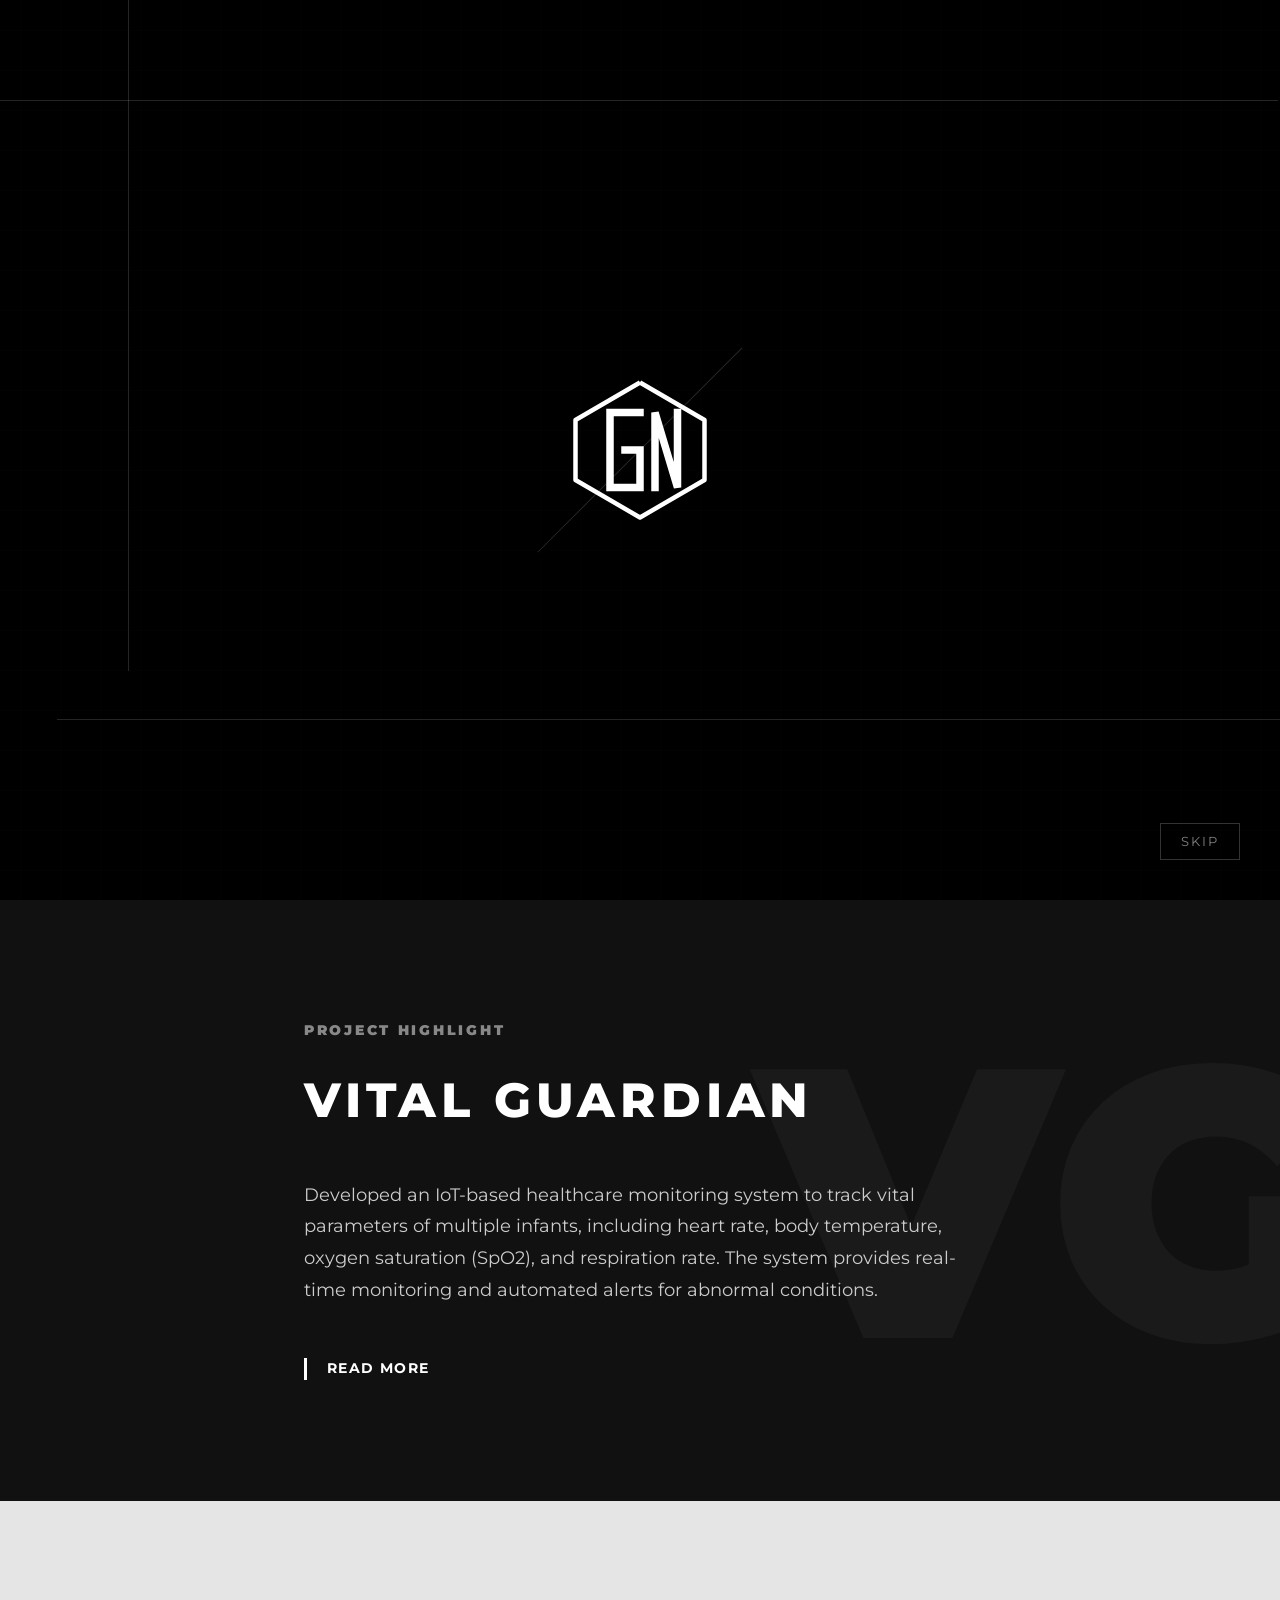
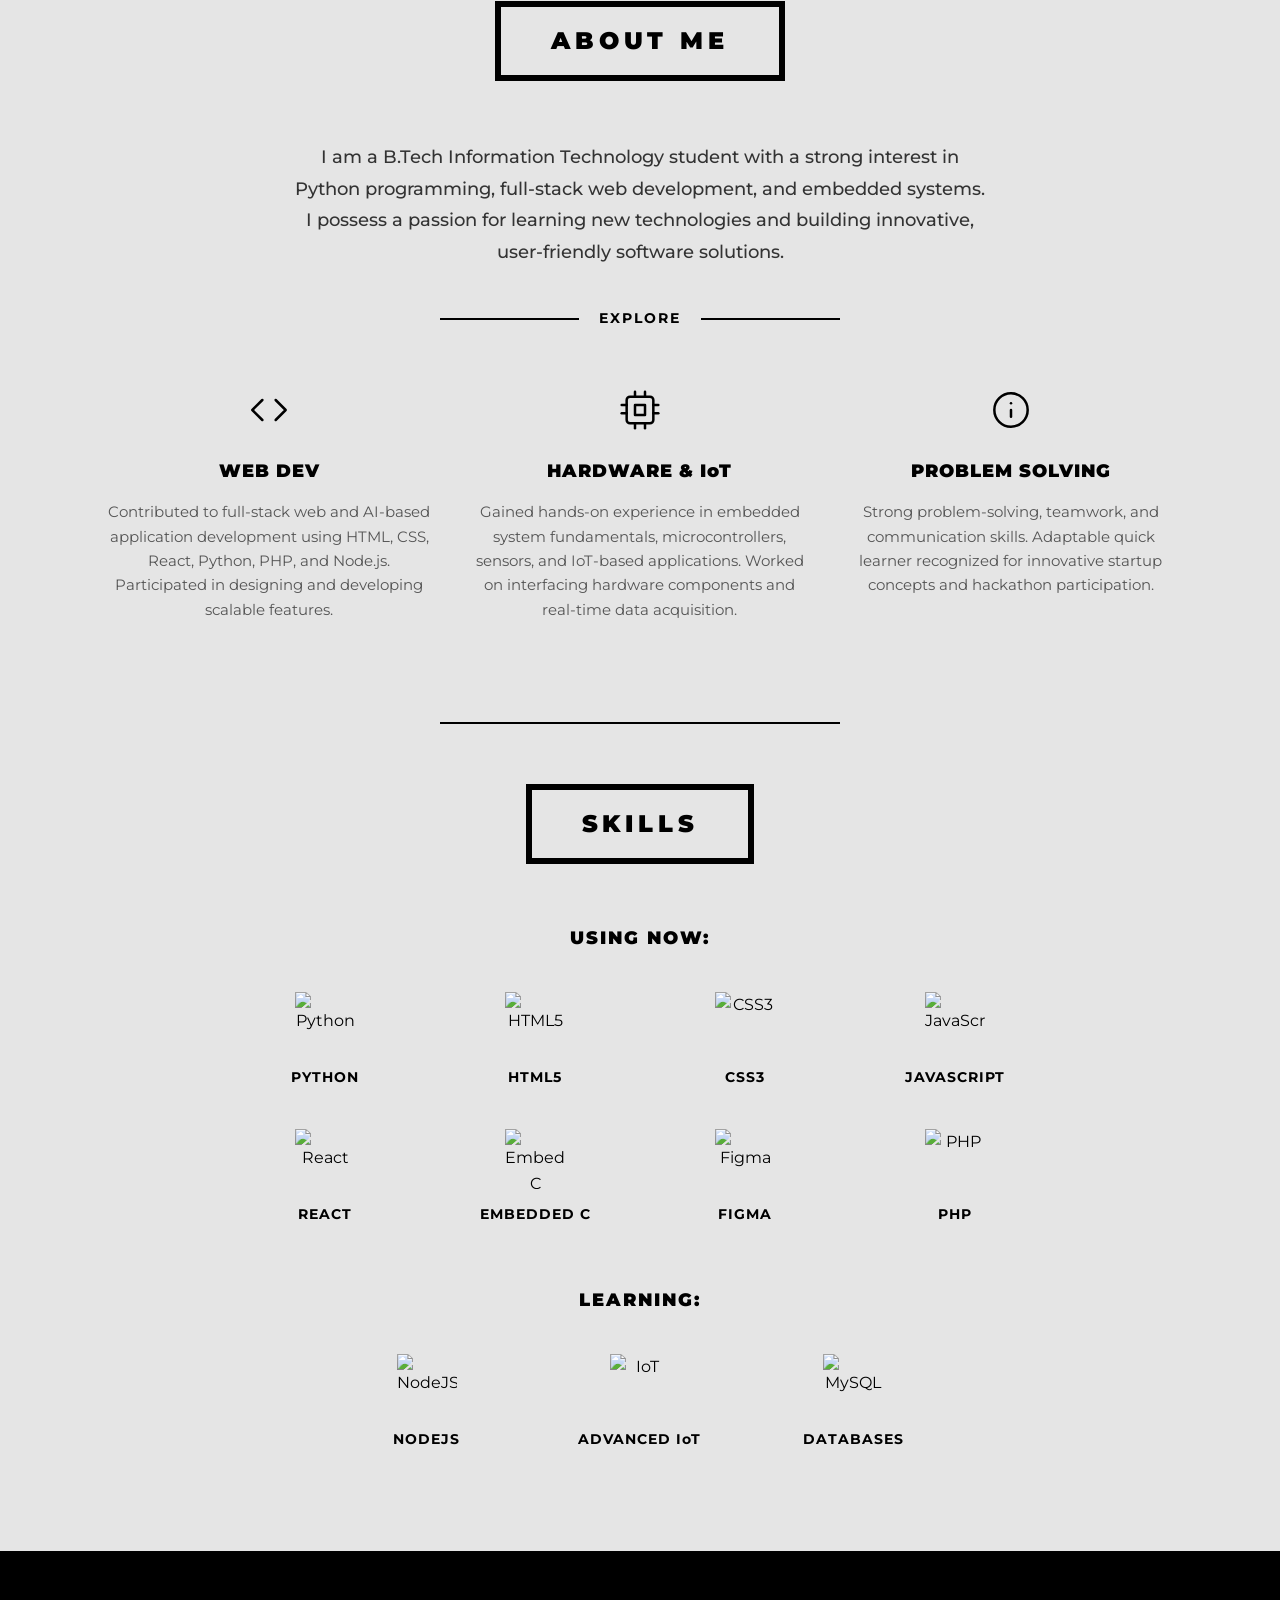
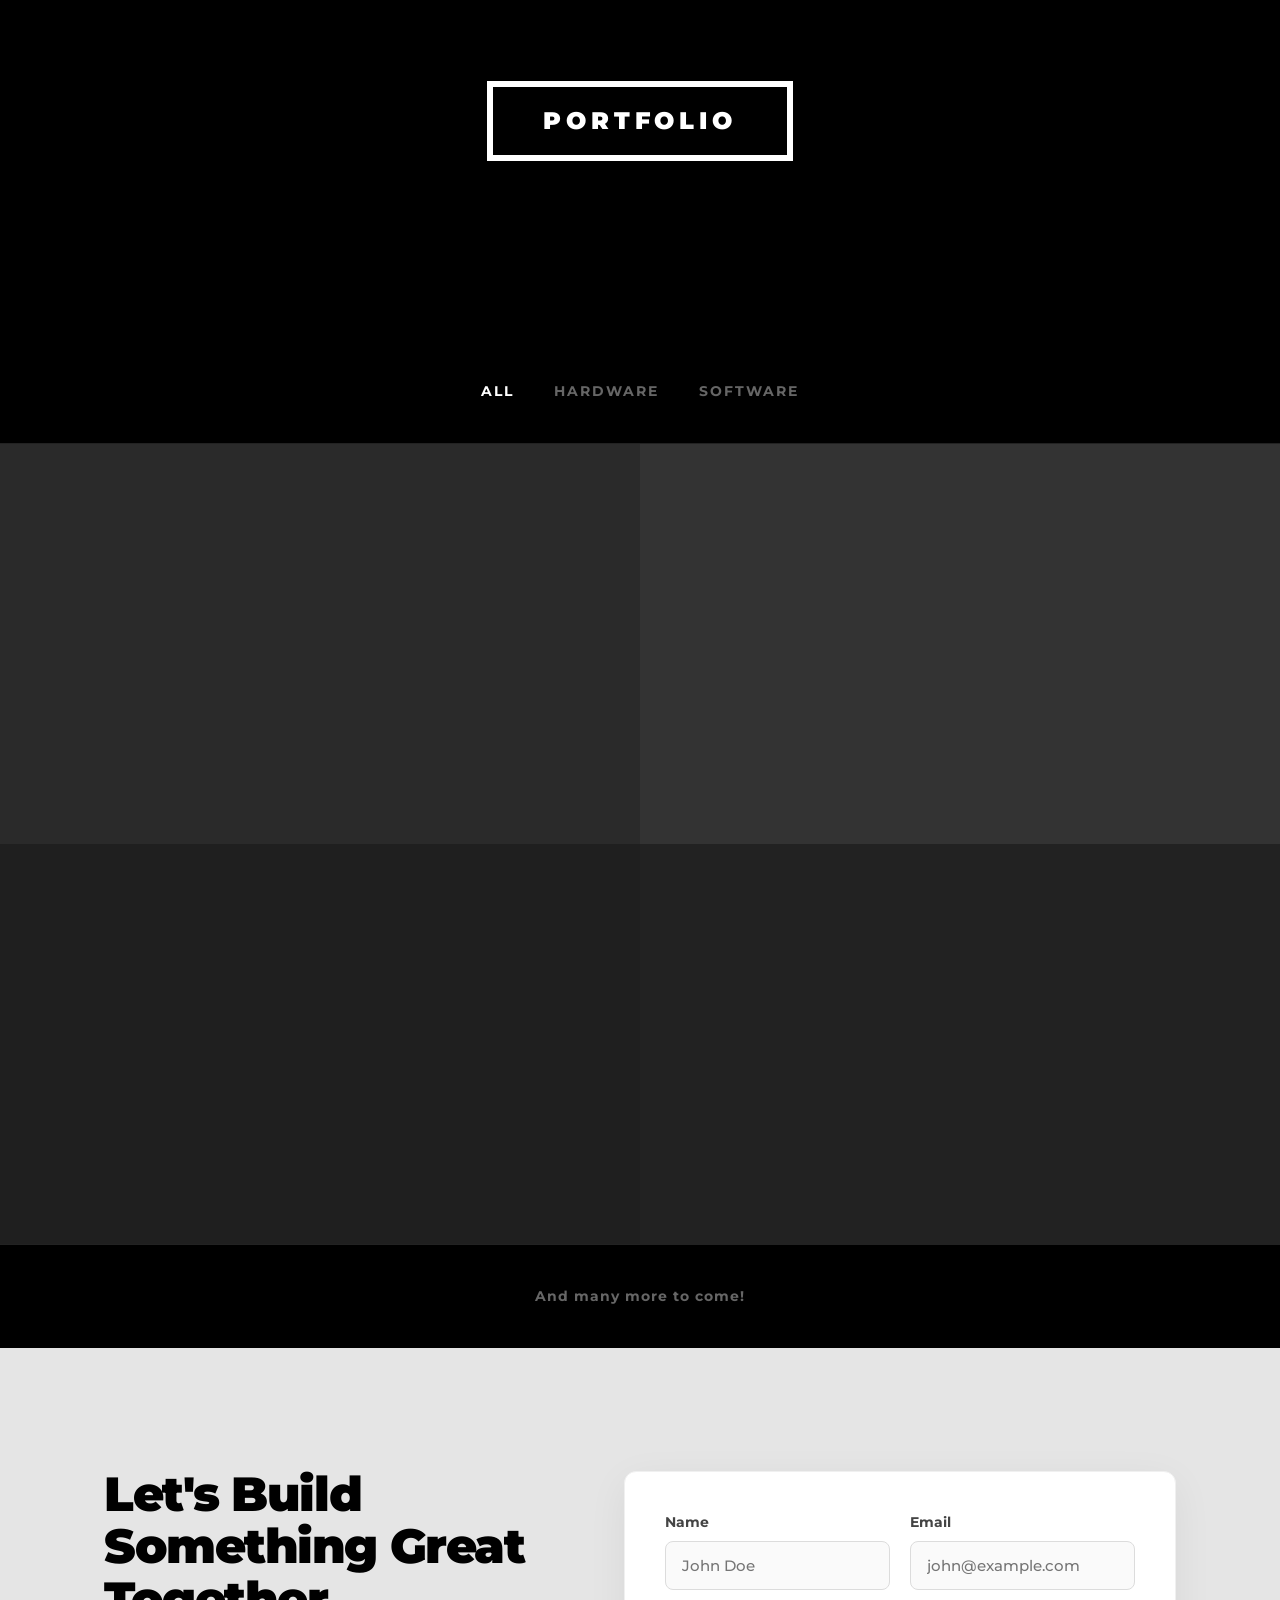
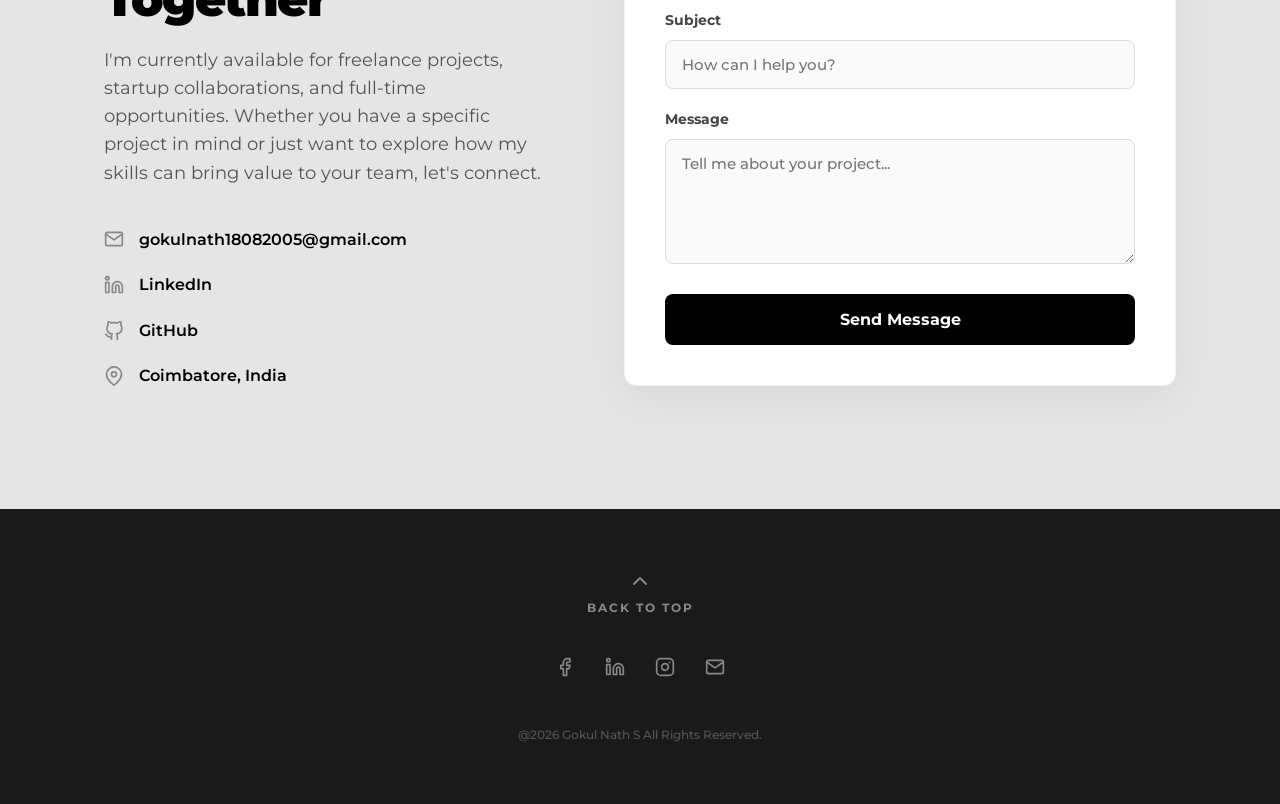
==== portfolio/index.html @ 4b4c57b9 "Initial commit of Gokul portfolio with cinematic blueprint intro" ====
<!DOCTYPE html>
<html lang="en">
<head>
    <meta charset="UTF-8">
    <meta name="viewport" content="width=device-width, initial-scale=1.0">
    <title>Gokul Nath S | Portfolio</title>
    <link rel="preconnect" href="https://fonts.googleapis.com">
    <link rel="preconnect" href="https://fonts.gstatic.com" crossorigin>
    <link href="https://fonts.googleapis.com/css2?family=Montserrat:wght@400;500;700;800;900&display=swap" rel="stylesheet">
    <link rel="stylesheet" href="loader.css">
    <link rel="stylesheet" href="style.css">
    <!-- GSAP for Animations -->
    <script src="https://cdnjs.cloudflare.com/ajax/libs/gsap/3.12.2/gsap.min.js"></script>
</head>
<body>
    <!-- BLUEPRINT CINEMATIC LOADER -->
    <div id="blueprint-loader" class="blueprint-loader">
        <div class="loader-layer layer-grid"></div>
        <div class="loader-layer layer-blueprint">
            <div class="blueprint-line line-h1"></div>
            <div class="blueprint-line line-h2"></div>
            <div class="blueprint-line line-v1"></div>
            <div class="blueprint-line line-diagonal"></div>
            <div class="blueprint-box image-box"></div>
        </div>
        
        <div class="loader-layer layer-logo">
            <svg viewBox="0 0 100 100" class="svg-gn-logo cinematic-logo" id="intro-logo">
                <!-- Hexagon Border -->
                <path class="draw-path hexagon" fill="none" stroke="#ffffff" stroke-width="3" stroke-linejoin="round" d="M50 5 L93 30 L93 70 L50 95 L7 70 L7 30 Z" />
                <!-- G -->
                <path class="draw-path letter-g" fill="none" stroke="#ffffff" stroke-width="5" stroke-linecap="square" stroke-linejoin="miter" d="M 50 25 L 30 25 L 30 75 L 50 75 L 50 50 L 40 50" />
                <!-- N -->
                <path class="draw-path letter-n" fill="none" stroke="#ffffff" stroke-width="5" stroke-linecap="square" stroke-linejoin="miter" d="M 60 75 L 60 25 L 75 75 L 75 25" />
            </svg>
            <div class="energy-pulse" id="energy-pulse"></div>
        </div>

        <button id="skip-intro">SKIP</button>
    </div>

    <!-- Navbar -->
    <nav class="navbar hero-anim">
        <div class="nav-container">
            <div class="nav-left"></div>
            <ul class="nav-links">
                <li><a href="#about">About me</a></li>
                <li><a href="#skills">Skills</a></li>
                <li><a href="#portfolio">Portfolio</a></li>
                <li><a href="#contact" class="nav-cta">CONTACT ME</a></li>
            </ul>
        </div>
    </nav>

    <!-- Hero -->
    <header id="home" class="hero">
        <div class="hero-bg-gray"></div>
        <div class="hero-content">
            <div class="hero-left">
                <div class="logo-area hero-anim logo-target">
                    <img src="../image (8).png" alt="Logo" class="logo-icon-img" id="hero-logo-img">
                </div>
                
                <div class="hero-text-content">
                    <p class="hero-greeting hero-anim mask-reveal">Hi, I am</p>
                    <h1 class="hero-title hero-anim mask-reveal">Gokul Nath S.</h1>
                    <h2 class="hero-subtitle hero-anim mask-reveal">Building Scalable Web Applications & Business Solutions</h2>
                    
                    <div class="social-links hero-anim">
                        <a href="mailto:gokulnath18082005@gmail.com" class="social-icon">
                            <svg xmlns="http://www.w3.org/2000/svg" width="20" height="20" viewBox="0 0 24 24" fill="none" stroke="currentColor" stroke-width="2" stroke-linecap="round" stroke-linejoin="round"><path d="M4 4h16c1.1 0 2 .9 2 2v12c0 1.1-.9 2-2 2H4c-1.1 0-2-.9-2-2V6c0-1.1.9-2 2-2z"></path><polyline points="22,6 12,13 2,6"></polyline></svg>
                        </a>
                        <a href="#" class="social-icon">
                            <svg xmlns="http://www.w3.org/2000/svg" width="20" height="20" viewBox="0 0 24 24" fill="none" stroke="currentColor" stroke-width="2" stroke-linecap="round" stroke-linejoin="round"><path d="M9 19c-5 1.5-5-2.5-7-3m14 6v-3.87a3.37 3.37 0 0 0-.94-2.61c3.14-.35 6.44-1.54 6.44-7A5.44 5.44 0 0 0 20 4.77 5.07 5.07 0 0 0 19.91 1S18.73.65 16 2.48a13.38 13.38 0 0 0-7 0C6.27.65 5.09 1 5.09 1A5.07 5.07 0 0 0 5 4.77a5.44 5.44 0 0 0-1.5 3.78c0 5.42 3.3 6.61 6.44 7A3.37 3.37 0 0 0 9 18.13V22"></path></svg>
                        </a>
                        <a href="#" class="social-icon">
                            <svg xmlns="http://www.w3.org/2000/svg" width="20" height="20" viewBox="0 0 24 24" fill="none" stroke="currentColor" stroke-width="2" stroke-linecap="round" stroke-linejoin="round"><path d="M16 8a6 6 0 0 1 6 6v7h-4v-7a2 2 0 0 0-2-2 2 2 0 0 0-2 2v7h-4v-7a6 6 0 0 1 6-6z"></path><rect x="2" y="9" width="4" height="12"></rect><circle cx="4" cy="4" r="2"></circle></svg>
                        </a>
                    </div>
                </div>
            </div>
            
            <div class="hero-right">
                <div class="portrait-container hero-anim portrait-target">
                    <img src="../file_000000005c1c72068503d05d1e66e6df.png" alt="Gokul Nath S" class="portrait-img">
                </div>
            </div>
        </div>
    </header>

    <!-- IT BERRIES / Project Highlight -->
    <section class="it-berries-section">
        <div class="container-narrow">
            <h3 class="section-subtitle">PROJECT HIGHLIGHT</h3>
            <h2 class="berries-title">VITAL GUARDIAN</h2>
            <p class="berries-desc">Developed an IoT-based healthcare monitoring system to track vital parameters of multiple infants, including heart rate, body temperature, oxygen saturation (SpO2), and respiration rate. The system provides real-time monitoring and automated alerts for abnormal conditions.</p>
            <a href="#portfolio" class="read-more">READ MORE</a>
        </div>
        <div class="bg-watermark">VG</div>
    </section>

    <!-- ABOUT ME -->
    <section id="about" class="section section-light">
        <div class="container text-center">
            <div class="boxed-title">ABOUT ME</div>
            <p class="about-desc">
                I am a B.Tech Information Technology student with a strong interest in Python programming, full-stack web development, and embedded systems. I possess a passion for learning new technologies and building innovative, user-friendly software solutions.
            </p>
            <div class="separator-line">
                <span class="sep-text">EXPLORE</span>
            </div>
            
            <div class="about-columns">
                <div class="about-col">
                    <div class="col-icon">
                        <!-- Code Icon SVG -->
                        <svg xmlns="http://www.w3.org/2000/svg" width="40" height="40" viewBox="0 0 24 24" fill="none" stroke="var(--text-black)" stroke-width="2" stroke-linecap="round" stroke-linejoin="round"><polyline points="16 18 22 12 16 6"></polyline><polyline points="8 6 2 12 8 18"></polyline></svg>
                    </div>
                    <h3>WEB DEV</h3>
                    <p>Contributed to full-stack web and AI-based application development using HTML, CSS, React, Python, PHP, and Node.js. Participated in designing and developing scalable features.</p>
                </div>
                <div class="about-col">
                    <div class="col-icon">
                        <!-- IoT Icon SVG -->
                        <svg xmlns="http://www.w3.org/2000/svg" width="40" height="40" viewBox="0 0 24 24" fill="none" stroke="var(--text-black)" stroke-width="2" stroke-linecap="round" stroke-linejoin="round"><rect x="4" y="4" width="16" height="16" rx="2" ry="2"></rect><rect x="9" y="9" width="6" height="6"></rect><line x1="9" y1="1" x2="9" y2="4"></line><line x1="15" y1="1" x2="15" y2="4"></line><line x1="9" y1="20" x2="9" y2="23"></line><line x1="15" y1="20" x2="15" y2="23"></line><line x1="20" y1="9" x2="23" y2="9"></line><line x1="20" y1="14" x2="23" y2="14"></line><line x1="1" y1="9" x2="4" y2="9"></line><line x1="1" y1="14" x2="4" y2="14"></line></svg>
                    </div>
                    <h3>HARDWARE & IoT</h3>
                    <p>Gained hands-on experience in embedded system fundamentals, microcontrollers, sensors, and IoT-based applications. Worked on interfacing hardware components and real-time data acquisition.</p>
                </div>
                <div class="about-col">
                    <div class="col-icon">
                        <!-- Problem Solving Icon -->
                        <svg xmlns="http://www.w3.org/2000/svg" width="40" height="40" viewBox="0 0 24 24" fill="none" stroke="var(--text-black)" stroke-width="2" stroke-linecap="round" stroke-linejoin="round"><circle cx="12" cy="12" r="10"></circle><path d="M12 16v-4"></path><path d="M12 8h.01"></path></svg>
                    </div>
                    <h3>PROBLEM SOLVING</h3>
                    <p>Strong problem-solving, teamwork, and communication skills. Adaptable quick learner recognized for innovative startup concepts and hackathon participation.</p>
                </div>
            </div>
        </div>
    </section>

    <!-- SKILLS -->
    <section id="skills" class="section section-light pt-0">
        <div class="container text-center">
            <div class="separator-line mb-60"></div>
            <div class="boxed-title">SKILLS</div>
            
            <h3 class="skill-group-title">USING NOW:</h3>
            <div class="skill-grid">
                <div class="skill-item">
                    <img src="https://cdn.jsdelivr.net/gh/devicons/devicon@latest/icons/python/python-original.svg" alt="Python">
                    <span>PYTHON</span>
                </div>
                <div class="skill-item">
                    <img src="https://cdn.jsdelivr.net/gh/devicons/devicon@latest/icons/html5/html5-original.svg" alt="HTML5">
                    <span>HTML5</span>
                </div>
                <div class="skill-item">
                    <img src="https://cdn.jsdelivr.net/gh/devicons/devicon@latest/icons/css3/css3-original.svg" alt="CSS3">
                    <span>CSS3</span>
                </div>
                <div class="skill-item">
                    <img src="https://cdn.jsdelivr.net/gh/devicons/devicon@latest/icons/javascript/javascript-original.svg" alt="JavaScript">
                    <span>JAVASCRIPT</span>
                </div>
                <div class="skill-item">
                    <img src="https://cdn.jsdelivr.net/gh/devicons/devicon@latest/icons/react/react-original.svg" alt="React">
                    <span>REACT</span>
                </div>
                <div class="skill-item">
                    <img src="https://cdn.jsdelivr.net/gh/devicons/devicon@latest/icons/c/c-original.svg" alt="Embedded C">
                    <span>EMBEDDED C</span>
                </div>
                <div class="skill-item">
                    <img src="https://cdn.jsdelivr.net/gh/devicons/devicon@latest/icons/figma/figma-original.svg" alt="Figma">
                    <span>FIGMA</span>
                </div>
                <div class="skill-item">
                    <img src="https://cdn.jsdelivr.net/gh/devicons/devicon@latest/icons/php/php-original.svg" alt="PHP">
                    <span>PHP</span>
                </div>
            </div>

            <h3 class="skill-group-title mt-60">LEARNING:</h3>
            <div class="skill-grid skill-grid-small">
                <div class="skill-item">
                    <img src="https://cdn.jsdelivr.net/gh/devicons/devicon@latest/icons/nodejs/nodejs-original.svg" alt="NodeJS">
                    <span>NODEJS</span>
                </div>
                <div class="skill-item">
                    <!-- Arduino / Hardware Icon Placeholder -->
                    <img src="https://cdn.jsdelivr.net/gh/devicons/devicon@latest/icons/arduino/arduino-original.svg" alt="IoT">
                    <span>ADVANCED IoT</span>
                </div>
                <div class="skill-item">
                    <img src="https://cdn.jsdelivr.net/gh/devicons/devicon@latest/icons/mysql/mysql-original.svg" alt="MySQL">
                    <span>DATABASES</span>
                </div>
            </div>
        </div>
    </section>

    <!-- PORTFOLIO -->
    <section id="portfolio" class="section-portfolio">
        <div class="portfolio-header">
            <!-- Simulated background image with dark overlay -->
            <div class="portfolio-bg"></div>
            <div class="boxed-title bg-transparent">PORTFOLIO</div>
        </div>
        
        <div class="portfolio-filters">
            <span class="active">ALL</span>
            <span>HARDWARE</span>
            <span>SOFTWARE</span>
        </div>
        
        <div class="portfolio-gallery">
            <div class="gallery-item">
                <div class="gallery-bg" style="background: #2a2a2a;"></div>
                <div class="gallery-overlay">
                    <h4>Vital Guardian</h4>
                    <p>IoT Multi-Infant Monitoring</p>
                    <div class="gallery-links"><a href="#">DEMO</a> | <a href="#">MORE</a></div>
                </div>
            </div>
            <div class="gallery-item">
                <div class="gallery-bg" style="background: #333333;"></div>
                <div class="gallery-overlay">
                    <h4>Precision Farming</h4>
                    <p>Climate-Responsive System</p>
                    <div class="gallery-links"><a href="#">DEMO</a> | <a href="#">MORE</a></div>
                </div>
            </div>
            <div class="gallery-item">
                <div class="gallery-bg" style="background: #1f1f1f;"></div>
                <div class="gallery-overlay">
                    <h4>Smart Soil Vending</h4>
                    <p>IoT Industry 4.0 Sensors & AI</p>
                    <div class="gallery-links"><a href="#">DEMO</a> | <a href="#">MORE</a></div>
                </div>
            </div>
            <div class="gallery-item">
                <div class="gallery-bg" style="background: #222222;"></div>
                <div class="gallery-overlay">
                    <h4>Water Quality Tracking</h4>
                    <p>Intelligent Monitoring with Alerts</p>
                    <div class="gallery-links"><a href="#">DEMO</a> | <a href="#">MORE</a></div>
                </div>
            </div>
        </div>
        <div class="portfolio-footer">
            <p>And many more to come!</p>
        </div>
    </section>

    <!-- CONTACT -->
    <section id="contact" class="section section-light" style="padding: 120px 0;">
        <div class="container contact-container">
            <div class="contact-left reveal">
                <h2 class="contact-heading">Let's Build Something Great Together</h2>
                <p class="contact-desc">
                    I'm currently available for freelance projects, startup collaborations, and full-time opportunities. Whether you have a specific project in mind or just want to explore how my skills can bring value to your team, let's connect.
                </p>
                <div class="contact-info">
                    <div class="info-item">
                        <svg xmlns="http://www.w3.org/2000/svg" width="20" height="20" viewBox="0 0 24 24" fill="none" stroke="currentColor" stroke-width="2" stroke-linecap="round" stroke-linejoin="round"><path d="M4 4h16c1.1 0 2 .9 2 2v12c0 1.1-.9 2-2 2H4c-1.1 0-2-.9-2-2V6c0-1.1.9-2 2-2z"></path><polyline points="22,6 12,13 2,6"></polyline></svg>
                        <span>gokulnath18082005@gmail.com</span>
                    </div>
                    <div class="info-item">
                        <svg xmlns="http://www.w3.org/2000/svg" width="20" height="20" viewBox="0 0 24 24" fill="none" stroke="currentColor" stroke-width="2" stroke-linecap="round" stroke-linejoin="round"><path d="M16 8a6 6 0 0 1 6 6v7h-4v-7a2 2 0 0 0-2-2 2 2 0 0 0-2 2v7h-4v-7a6 6 0 0 1 6-6z"></path><rect x="2" y="9" width="4" height="12"></rect><circle cx="4" cy="4" r="2"></circle></svg>
                        <span>LinkedIn</span>
                    </div>
                    <div class="info-item">
                        <svg xmlns="http://www.w3.org/2000/svg" width="20" height="20" viewBox="0 0 24 24" fill="none" stroke="currentColor" stroke-width="2" stroke-linecap="round" stroke-linejoin="round"><path d="M9 19c-5 1.5-5-2.5-7-3m14 6v-3.87a3.37 3.37 0 0 0-.94-2.61c3.14-.35 6.44-1.54 6.44-7A5.44 5.44 0 0 0 20 4.77 5.07 5.07 0 0 0 19.91 1S18.73.65 16 2.48a13.38 13.38 0 0 0-7 0C6.27.65 5.09 1 5.09 1A5.07 5.07 0 0 0 5 4.77a5.44 5.44 0 0 0-1.5 3.78c0 5.42 3.3 6.61 6.44 7A3.37 3.37 0 0 0 9 18.13V22"></path></svg>
                        <span>GitHub</span>
                    </div>
                    <div class="info-item">
                        <svg xmlns="http://www.w3.org/2000/svg" width="20" height="20" viewBox="0 0 24 24" fill="none" stroke="currentColor" stroke-width="2" stroke-linecap="round" stroke-linejoin="round"><path d="M21 10c0 7-9 13-9 13s-9-6-9-13a9 9 0 0 1 18 0z"></path><circle cx="12" cy="10" r="3"></circle></svg>
                        <span>Coimbatore, India</span>
                    </div>
                </div>
            </div>
            
            <div class="contact-right reveal delay-200">
                <form class="modern-form">
                    <div class="form-row">
                        <div class="input-group">
                            <label>Name</label>
                            <input type="text" placeholder="John Doe" required>
                        </div>
                        <div class="input-group">
                            <label>Email</label>
                            <input type="email" placeholder="john@example.com" required>
                        </div>
                    </div>
                    <div class="form-row">
                        <div class="input-group">
                            <label>Subject</label>
                            <input type="text" placeholder="How can I help you?">
                        </div>
                    </div>
                    <div class="form-row">
                        <div class="input-group">
                            <label>Message</label>
                            <textarea placeholder="Tell me about your project..." rows="5" required></textarea>
                        </div>
                    </div>
                    <button type="submit" class="modern-submit">Send Message</button>
                </form>
            </div>
        </div>
    </section>

    <!-- FOOTER -->
    <footer>
        <div class="back-to-top">
            <a href="#home">
                <svg xmlns="http://www.w3.org/2000/svg" width="24" height="24" viewBox="0 0 24 24" fill="none" stroke="currentColor" stroke-width="2" stroke-linecap="round" stroke-linejoin="round"><polyline points="18 15 12 9 6 15"></polyline></svg>
                <br>BACK TO TOP
            </a>
        </div>
        <div class="footer-social">
            <a href="#"><svg xmlns="http://www.w3.org/2000/svg" width="20" height="20" viewBox="0 0 24 24" fill="none" stroke="currentColor" stroke-width="2" stroke-linecap="round" stroke-linejoin="round"><path d="M18 2h-3a5 5 0 0 0-5 5v3H7v4h3v8h4v-8h3l1-4h-4V7a1 1 0 0 1 1-1h3z"></path></svg></a>
            <a href="#"><svg xmlns="http://www.w3.org/2000/svg" width="20" height="20" viewBox="0 0 24 24" fill="none" stroke="currentColor" stroke-width="2" stroke-linecap="round" stroke-linejoin="round"><path d="M16 8a6 6 0 0 1 6 6v7h-4v-7a2 2 0 0 0-2-2 2 2 0 0 0-2 2v7h-4v-7a6 6 0 0 1 6-6z"></path><rect x="2" y="9" width="4" height="12"></rect><circle cx="4" cy="4" r="2"></circle></svg></a>
            <a href="#"><svg xmlns="http://www.w3.org/2000/svg" width="20" height="20" viewBox="0 0 24 24" fill="none" stroke="currentColor" stroke-width="2" stroke-linecap="round" stroke-linejoin="round"><rect x="2" y="2" width="20" height="20" rx="5" ry="5"></rect><path d="M16 11.37A4 4 0 1 1 12.63 8 4 4 0 0 1 16 11.37z"></path><line x1="17.5" y1="6.5" x2="17.51" y2="6.5"></line></svg></a>
            <a href="mailto:gokulnath18082005@gmail.com"><svg xmlns="http://www.w3.org/2000/svg" width="20" height="20" viewBox="0 0 24 24" fill="none" stroke="currentColor" stroke-width="2" stroke-linecap="round" stroke-linejoin="round"><path d="M4 4h16c1.1 0 2 .9 2 2v12c0 1.1-.9 2-2 2H4c-1.1 0-2-.9-2-2V6c0-1.1.9-2 2-2z"></path><polyline points="22,6 12,13 2,6"></polyline></svg></a>
        </div>
        <div class="copyright">
            @2026 Gokul Nath S All Rights Reserved.
        </div>
    </footer>

    <script src="loader.js"></script>
    <script src="script.js"></script>
</body>
</html>
---- portfolio/loader.css ----
/* Blueprint Cinematic Loader Styles */
.blueprint-loader {
    position: fixed;
    top: 0; left: 0; width: 100vw; height: 100vh;
    background-color: #000;
    z-index: 9999;
    overflow: hidden;
    display: flex;
    justify-content: center;
    align-items: center;
}

.loader-layer {
    position: absolute;
    top: 0; left: 0;
    width: 100%; height: 100%;
}

/* Layer 1: Grid */
.layer-grid {
    background-image: 
        linear-gradient(rgba(255, 255, 255, 0.03) 1px, transparent 1px),
        linear-gradient(90deg, rgba(255, 255, 255, 0.03) 1px, transparent 1px);
    background-size: 40px 40px;
    background-position: center center;
    opacity: 0; /* GSAP will animate */
    z-index: 1;
}

/* Layer 2: Blueprint Lines */
.layer-blueprint {
    z-index: 2;
    pointer-events: none;
}
.blueprint-line {
    position: absolute;
    background-color: rgba(255, 255, 255, 0.15);
}
.line-h1 {
    top: 100px; /* Navbar baseline */
    left: 0; width: 0%; height: 1px;
}
.line-h2 {
    bottom: 20%; 
    right: 0; width: 0%; height: 1px;
}
.line-v1 {
    left: 10%; 
    top: 0; width: 1px; height: 0%;
}
.line-diagonal {
    top: 50%; left: 50%;
    width: 0%; height: 1px;
    transform: translate(-50%, -50%) rotate(-45deg);
}
.blueprint-box {
    position: absolute;
    border: 1px solid rgba(255, 255, 255, 0.15);
    opacity: 0;
}
.image-box {
    /* Approximation of image placement */
    right: 10%;
    top: 50%;
    transform: translateY(-50%);
    width: 400px;
    height: 500px;
}

/* Layer 3: GN Logo */
.layer-logo {
    z-index: 3;
    display: flex;
    justify-content: center;
    align-items: center;
}
.cinematic-logo {
    width: 150px;
    height: 150px;
    position: relative;
    z-index: 4;
}

/* Energy Pulse */
.energy-pulse {
    position: absolute;
    top: 50%; left: 50%;
    transform: translate(-50%, -50%);
    width: 0px; height: 0px;
    border-radius: 50%;
    border: 2px solid rgba(255, 255, 255, 0.5);
    opacity: 0;
    z-index: 3;
    pointer-events: none;
}

/* Skip Button */
#skip-intro {
    position: absolute;
    bottom: 40px; right: 40px;
    background: transparent; border: 1px solid rgba(255,255,255,0.2); color: rgba(255,255,255,0.5);
    padding: 10px 20px; font-family: 'Montserrat', sans-serif; font-size: 0.8rem; letter-spacing: 2px;
    cursor: pointer; z-index: 10000; transition: all 0.3s;
}
#skip-intro:hover { border-color: #fff; color: #fff; }

/* Hidden initially for GSAP */
.hero-anim {
    opacity: 0;
    visibility: hidden;
}

/* Masked typography reveals for Hero */
.mask-reveal {
    clip-path: polygon(0 100%, 100% 100%, 100% 100%, 0% 100%); /* Start hidden bottom */
}

/* Cinematic Image Resolve */
.portrait-img {
    filter: blur(10px) grayscale(100%);
    transform: scale(1.05);
}
---- portfolio/style.css ----
:root {
    --bg-black: #000000;
    --bg-gray: #e5e5e5; /* The light gray used throughout */
    
    --text-black: #000000;
    --text-white: #ffffff;
    --text-gray: #888888;
    
    --transition: all 0.3s ease;
}

* {
    margin: 0;
    padding: 0;
    box-sizing: border-box;
}

html {
    scroll-behavior: smooth;
    font-size: 16px;
}

body {
    font-family: 'Montserrat', sans-serif;
    color: var(--text-black);
    background-color: var(--bg-gray);
    line-height: 1.6;
    -webkit-font-smoothing: antialiased;
    overflow-x: hidden;
}

/* Typography Basics */
h1, h2, h3, h4 { font-weight: 900; }
a { text-decoration: none; color: inherit; transition: var(--transition); }

/* Common Components */
.section { padding: 100px 0; }
.section-light { background-color: var(--bg-gray); }
.pt-0 { padding-top: 0 !important; }
.mt-60 { margin-top: 60px; }
.mb-60 { margin-bottom: 60px; }
.text-center { text-align: center; }

.container { max-width: 1200px; margin: 0 auto; padding: 0 5%; }
.container-narrow { max-width: 800px; margin: 0 auto; padding: 0 5%; position: relative; z-index: 2; }

/* Boxed Titles */
.boxed-title {
    display: inline-block;
    border: 6px solid var(--text-black);
    padding: 15px 50px;
    font-size: 1.5rem;
    font-weight: 900;
    letter-spacing: 0.2em;
    text-transform: uppercase;
    margin-bottom: 60px;
}
.bg-transparent {
    background: transparent;
    color: var(--text-white);
    border-color: var(--text-white);
}

/* Navbar */
.navbar {
    position: absolute;
    top: 0;
    width: 100%;
    z-index: 1000;
    padding: 20px 0;
}
.nav-container {
    max-width: 1600px; margin: 0 auto; padding: 0 4%;
    display: flex; justify-content: space-between; align-items: center;
}
.nav-links {
    list-style: none; display: flex; gap: 40px; align-items: center;
}
.nav-links a {
    font-weight: 500; font-size: 0.9rem; color: #bbbbbb; text-transform: uppercase; letter-spacing: 1px;
    position: relative;
    padding-bottom: 5px;
}
.nav-links a::after {
    content: '';
    position: absolute;
    bottom: 0;
    left: 0;
    width: 100%;
    height: 1px;
    background-color: var(--text-white);
    transform: scaleX(0);
    transform-origin: right;
    transition: transform 0.3s cubic-bezier(0.65, 0, 0.35, 1);
}
.nav-links a:hover { color: var(--text-white); }
.nav-links a:hover::after {
    transform: scaleX(1);
    transform-origin: left;
}
.nav-cta {
    border: 1px solid rgba(255,255,255,0.3); color: var(--text-white) !important;
    padding: 10px 24px; border-radius: 4px; font-weight: 600 !important; transition: var(--transition);
}
.nav-cta:hover { 
    border-color: var(--text-white); 
    background: rgba(255,255,255,0.1); 
    transform: translateY(-2px);
    box-shadow: 0 4px 15px rgba(255,255,255,0.1);
}
.nav-cta::after { display: none; }

/* Hero Section */
.hero {
    position: relative; height: 100vh; min-height: 800px;
    background-color: var(--bg-black); display: flex;
}
.hero-bg-gray {
    position: absolute; top: 0; left: 0; width: 100%; height: 100%;
    background-color: var(--bg-gray);
    clip-path: polygon(0 0, 65% 0, 48% 100%, 0% 100%);
}
.hero-content {
    position: relative; width: 100%; max-width: 1600px; margin: 0 auto; display: flex; height: 100%;
}
.hero-left {
    width: 55%; padding: 0 5% 0 8%; display: flex; flex-direction: column; justify-content: center;
}
.logo-area {
    margin-bottom: 40px;
}
.logo-icon-img {
    height: 100px;
    width: auto;
    mix-blend-mode: multiply;
}
.hero-text-content { max-width: 800px; }
.hero-greeting { font-size: 1.25rem; font-weight: 600; color: #555555; margin-bottom: 5px; letter-spacing: 1px; text-transform: uppercase; }
.hero-title {
    font-size: clamp(3rem, 5.5vw, 6.5rem); font-weight: 900; color: var(--text-black);
    line-height: 1; margin-bottom: 10px; letter-spacing: -0.04em;
    white-space: nowrap;
}
.hero-subtitle { font-size: 1.25rem; font-weight: 500; color: #666666; margin-bottom: 40px; line-height: 1.5; max-width: 600px; }
.social-links { display: flex; gap: 15px; }
.social-icon {
    display: flex; align-items: center; justify-content: center;
    width: 45px; height: 45px; border-radius: 50%; border: 1px solid #cccccc; color: #555555; transition: all 0.3s ease-out;
}
.social-icon:hover { 
    background-color: var(--text-black); border-color: var(--text-black); color: var(--text-white); 
    transform: scale(1.1) translateY(-4px);
    box-shadow: 0 6px 15px rgba(0,0,0,0.15);
}
.hero-right {
    width: 45%; position: relative; display: flex; align-items: flex-end; justify-content: center;
    padding-bottom: 0; padding-top: 50px;
}
.portrait-container {
    width: 550px; 
    height: 750px;
    border-top-left-radius: 400px; 
    border-top-right-radius: 400px;
    overflow: hidden;
    box-shadow: -15px 15px 30px rgba(0,0,0,0.4);
    margin-bottom: 0;
    margin-right: 5%;
}
.portrait-img {
    width: 100%; 
    height: 100%; 
    object-fit: cover;
    object-position: top center;
}

/* IT Berries */
.it-berries-section { background-color: #111111; padding: 120px 0; position: relative; overflow: hidden; }
.section-subtitle { font-size: 0.85rem; letter-spacing: 0.2em; color: var(--text-gray); margin-bottom: 20px; }
.berries-title { font-size: 3rem; font-weight: 800; color: var(--text-white); letter-spacing: 0.1em; margin-bottom: 40px; }
.berries-desc { font-size: 1.1rem; color: #cccccc; line-height: 1.8; margin-bottom: 50px; }
.read-more {
    display: inline-block; color: var(--text-white); font-weight: 700; font-size: 0.85rem;
    letter-spacing: 0.1em; padding-left: 20px; border-left: 3px solid var(--text-white);
}
.read-more:hover { color: var(--text-gray); border-color: var(--text-gray); }
.bg-watermark {
    position: absolute; top: 50%; right: -5%; transform: translateY(-50%);
    font-size: 30vw; font-weight: 900; color: #1a1a1a; z-index: 1; line-height: 1; user-select: none;
}

/* About Me */
.about-desc { max-width: 700px; margin: 0 auto; font-size: 1.1rem; color: #333; line-height: 1.8; margin-bottom: 40px; font-weight: 500; }
.separator-line {
    display: flex; align-items: center; justify-content: center; margin: 0 auto 60px auto; width: 100%; max-width: 400px;
}
.separator-line::before, .separator-line::after { content: ''; flex: 1; height: 2px; background: var(--text-black); }
.sep-text { padding: 0 20px; font-weight: 700; letter-spacing: 2px; font-size: 0.85rem; }

.about-columns { display: grid; grid-template-columns: repeat(3, 1fr); gap: 40px; text-align: center; }
.about-col h3 { font-size: 1.1rem; letter-spacing: 1px; margin-bottom: 15px; margin-top: 20px; }
.about-col p { font-size: 0.95rem; color: #555; line-height: 1.6; }
.col-icon svg { stroke-width: 1.5; }

/* Skills */
.skill-group-title { font-size: 1.1rem; letter-spacing: 2px; margin-bottom: 40px; text-transform: uppercase; }
.skill-grid { display: grid; grid-template-columns: repeat(4, 1fr); gap: 40px; max-width: 800px; margin: 0 auto; }
.skill-grid-small { grid-template-columns: repeat(3, 1fr); max-width: 600px; }
.skill-item { display: flex; flex-direction: column; align-items: center; }
.skill-item img { width: 60px; height: 60px; margin-bottom: 15px; }
.skill-item span { font-size: 0.85rem; font-weight: 700; letter-spacing: 1px; }

/* Portfolio */
.section-portfolio { background: var(--bg-black); color: var(--text-white); }
.portfolio-header {
    height: 400px; display: flex; align-items: center; justify-content: center; position: relative;
}
.portfolio-bg {
    position: absolute; top: 0; left: 0; width: 100%; height: 100%;
    background-image: url('https://images.unsplash.com/photo-1464822759023-fed622ff2c3b?auto=format&fit=crop&q=80');
    background-size: cover; background-position: center; filter: brightness(0.4);
}
.portfolio-filters {
    display: flex; justify-content: center; gap: 40px; padding: 30px 0; border-bottom: 1px solid #222;
}
.portfolio-filters span {
    font-size: 0.85rem; font-weight: 700; letter-spacing: 2px; color: #666; cursor: pointer; padding-bottom: 10px;
}
.portfolio-filters span.active, .portfolio-filters span:hover { color: var(--text-white); }

.portfolio-gallery { display: grid; grid-template-columns: 1fr 1fr; }
.gallery-item { position: relative; height: 400px; overflow: hidden; display: flex; align-items: center; justify-content: center; }
.gallery-bg { position: absolute; top: 0; left: 0; width: 100%; height: 100%; transition: var(--transition); }
.gallery-item:hover .gallery-bg { transform: scale(1.05); filter: brightness(0.6); }
.gallery-overlay {
    position: relative; z-index: 2; text-align: center; opacity: 0; transform: translateY(20px); transition: var(--transition);
}
.gallery-item:hover .gallery-overlay { opacity: 1; transform: translateY(0); }
.gallery-overlay h4 { font-size: 2rem; margin-bottom: 5px; }
.gallery-overlay p { font-size: 0.9rem; color: #ccc; margin-bottom: 20px; }
.gallery-links a {
    font-size: 0.8rem; font-weight: 700; letter-spacing: 2px; margin: 0 10px; text-decoration: underline; text-underline-offset: 4px;
}
.gallery-links a:hover { color: #888; }

.portfolio-footer { text-align: center; padding: 40px 0; border-top: 1px solid #222; }
.portfolio-footer p { font-size: 0.9rem; font-weight: 700; letter-spacing: 1px; color: #666; }

/* Animations */
@keyframes fadeUp {
    from { opacity: 0; transform: translateY(30px); }
    to { opacity: 1; transform: translateY(0); }
}
@keyframes fadeRight {
    from { opacity: 0; transform: translateX(-30px); }
    to { opacity: 1; transform: translateX(0); }
}
.animate-fade-up {
    opacity: 0;
    animation: fadeUp 1s cubic-bezier(0.16, 1, 0.3, 1) forwards;
}
.animate-fade-right {
    opacity: 0;
    animation: fadeRight 1.2s cubic-bezier(0.16, 1, 0.3, 1) forwards;
}
.delay-100 { animation-delay: 0.1s; }
.delay-200 { animation-delay: 0.2s; }
.delay-300 { animation-delay: 0.3s; }
.delay-400 { animation-delay: 0.4s; }
.delay-500 { animation-delay: 0.5s; }
.delay-600 { animation-delay: 0.6s; }

.reveal {
    opacity: 0;
    transform: translateY(40px);
    transition: all 0.8s cubic-bezier(0.16, 1, 0.3, 1);
}
.reveal.active {
    opacity: 1;
    transform: translateY(0);
}
.reveal-stagger-1 { transition-delay: 0.1s; }
.reveal-stagger-2 { transition-delay: 0.2s; }
.reveal-stagger-3 { transition-delay: 0.3s; }

/* Contact Section - Premium */
.contact-container { 
    display: grid; 
    grid-template-columns: 1fr 1.2fr; 
    gap: 60px; 
    align-items: center; 
    text-align: left;
    max-width: 1200px;
}
.contact-left { padding-right: 20px; }
.contact-heading { 
    font-size: clamp(2rem, 4vw, 3rem); 
    font-weight: 900; 
    color: var(--text-black); 
    line-height: 1.1; 
    margin-bottom: 20px; 
    letter-spacing: -0.03em; 
}
.contact-desc { 
    font-size: 1.1rem; 
    color: #555; 
    margin-bottom: 40px; 
    line-height: 1.6; 
}
.contact-info { display: flex; flex-direction: column; gap: 20px; }
.info-item { 
    display: flex; 
    align-items: center; 
    gap: 15px; 
    font-size: 1rem; 
    font-weight: 600; 
    color: var(--text-black); 
}
.info-item svg { color: #888; }

.modern-form { 
    background: #fff; 
    padding: 40px; 
    border-radius: 12px; 
    box-shadow: 0 10px 40px rgba(0,0,0,0.06); 
    border: 1px solid #f0f0f0; 
}
.form-row { display: flex; gap: 20px; margin-bottom: 20px; }
.input-group { flex: 1; display: flex; flex-direction: column; gap: 8px; }
.input-group label { font-size: 0.85rem; font-weight: 700; color: #444; }
.input-group input, .input-group textarea { 
    width: 100%; 
    padding: 14px 16px; 
    border: 1px solid #dcdcdc; 
    border-radius: 8px; 
    background: #fafafa; 
    font-family: 'Montserrat', sans-serif; 
    font-size: 0.95rem; 
    font-weight: 500;
    transition: all 0.3s ease; 
}
.input-group input:focus, .input-group textarea:focus { 
    border-color: #000; 
    background: #fff; 
    outline: none; 
    box-shadow: 0 0 0 3px rgba(0,0,0,0.05); 
}
.modern-submit { 
    background: #000; 
    color: #fff; 
    border: none; 
    padding: 16px 32px; 
    border-radius: 8px; 
    font-family: 'Montserrat', sans-serif;
    font-weight: 700; 
    font-size: 1rem; 
    cursor: pointer; 
    width: 100%; 
    transition: all 0.3s ease; 
    margin-top: 10px;
}
.modern-submit:hover { 
    transform: translateY(-2px); 
    box-shadow: 0 8px 25px rgba(0,0,0,0.15); 
    background: #222;
}

/* Footer */
footer { background: #1a1a1a; color: var(--text-white); text-align: center; padding: 60px 0; }
.back-to-top a {
    display: inline-block; font-size: 0.75rem; font-weight: 700; letter-spacing: 2px; margin-bottom: 40px; color: #888;
}
.back-to-top a:hover { color: var(--text-white); }
.footer-social { display: flex; justify-content: center; gap: 30px; margin-bottom: 40px; }
.footer-social a { color: #888; transition: var(--transition); }
.footer-social a:hover { color: var(--text-white); }
.copyright { font-size: 0.75rem; color: #555; font-weight: 500; }

/* Responsive */
@media (max-width: 1024px) {
    .hero-bg-gray { width: 100%; clip-path: none; }
    .hero-content { flex-direction: column; justify-content: flex-start; }
    .hero-left { width: 100%; padding-top: 120px; padding-bottom: 50px; }
    .hero-title { white-space: normal; font-size: clamp(3rem, 8vw, 4.5rem); margin-left: 0; }
    .hero-right { display: none; }
    .nav-links { display: none; }
    .about-columns { grid-template-columns: 1fr; gap: 60px; }
    .contact-container { grid-template-columns: 1fr; gap: 40px; }
    .form-row { flex-direction: column; gap: 20px; }
    .skill-grid { grid-template-columns: repeat(2, 1fr); }
    .portfolio-gallery { grid-template-columns: 1fr; }
}
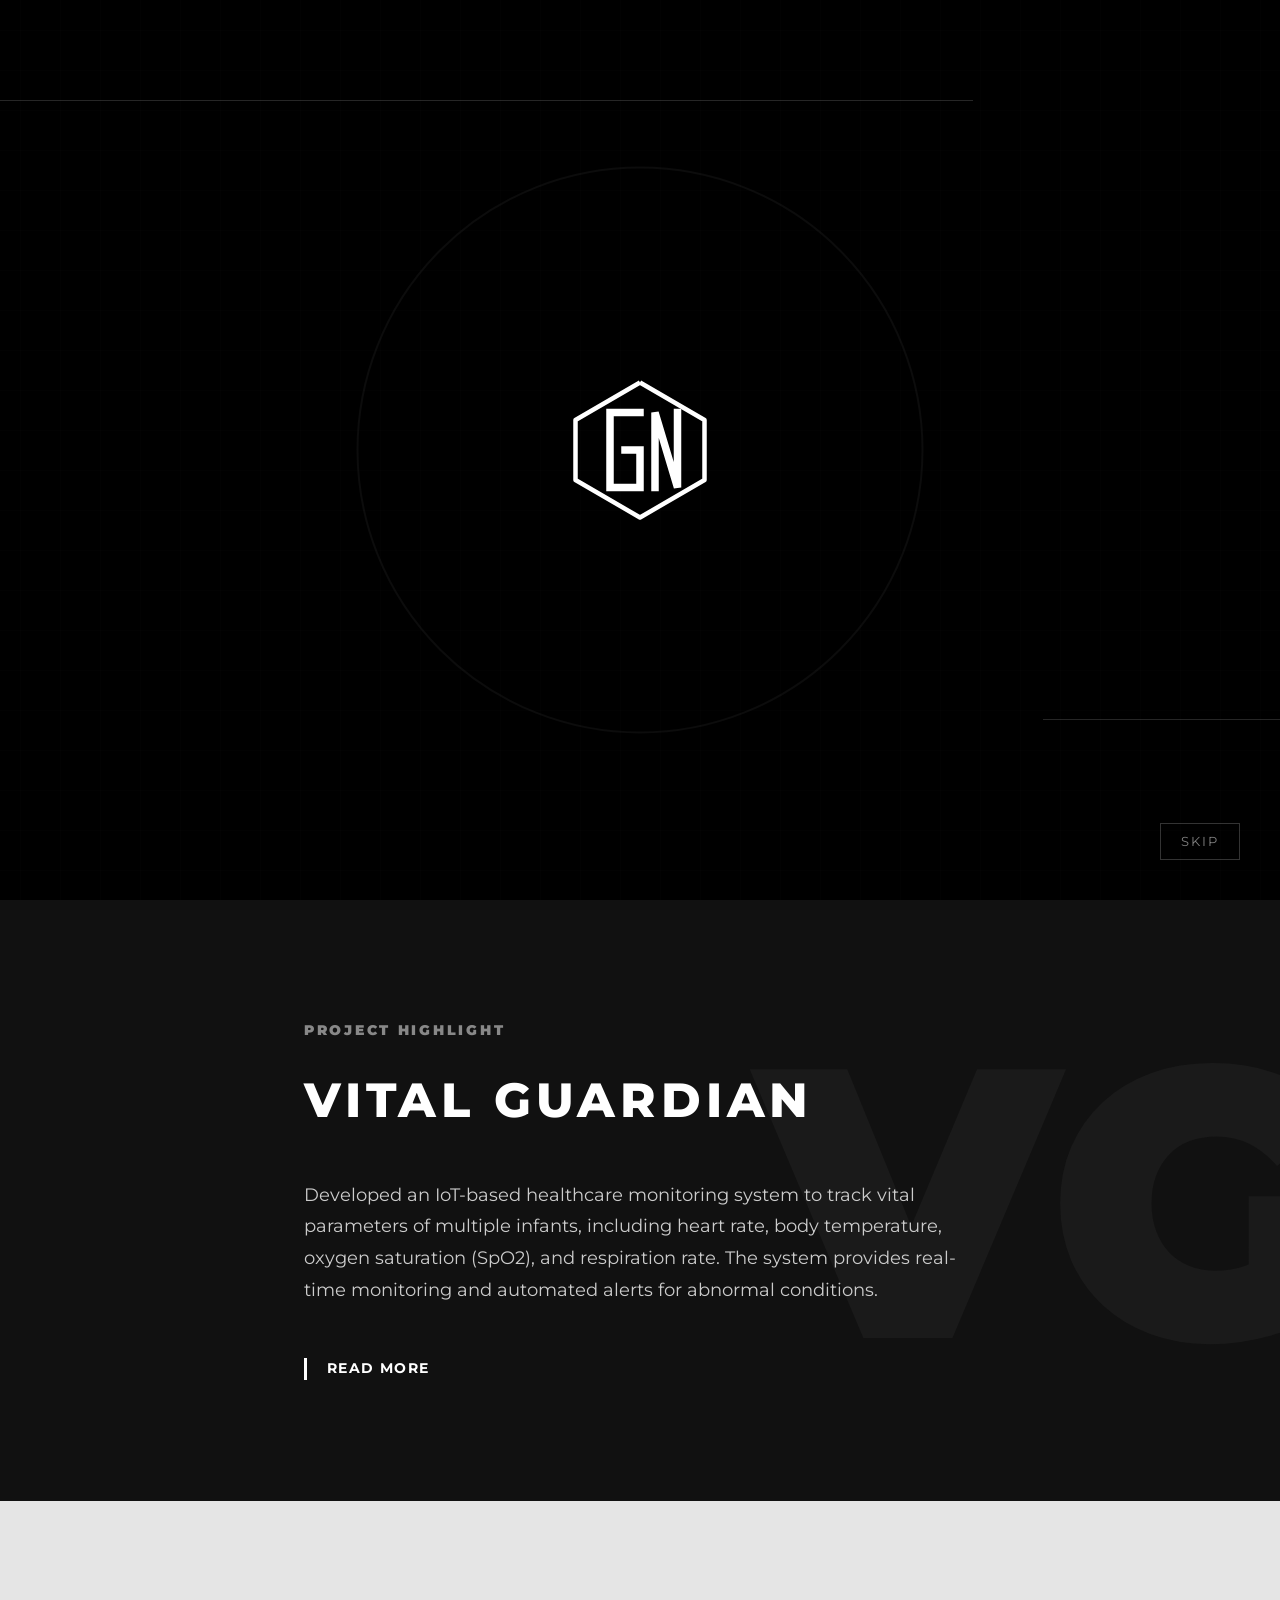
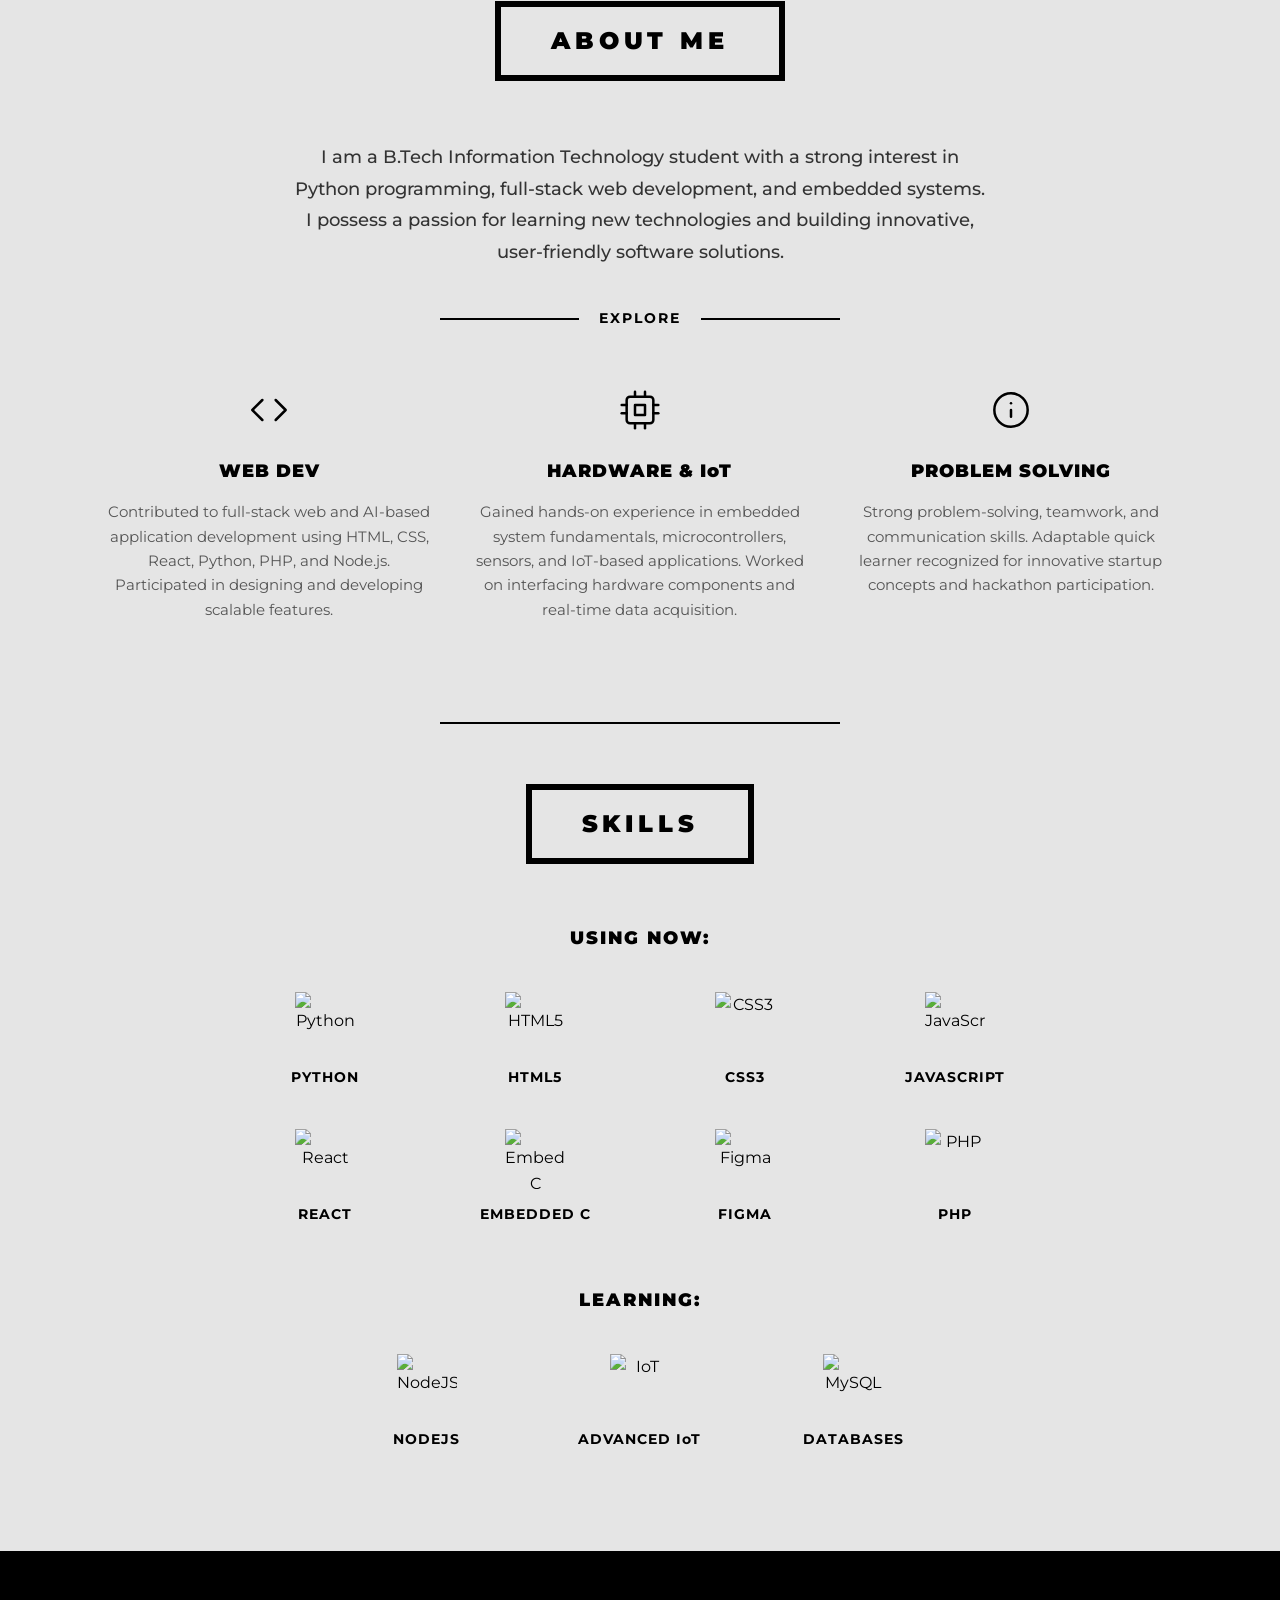
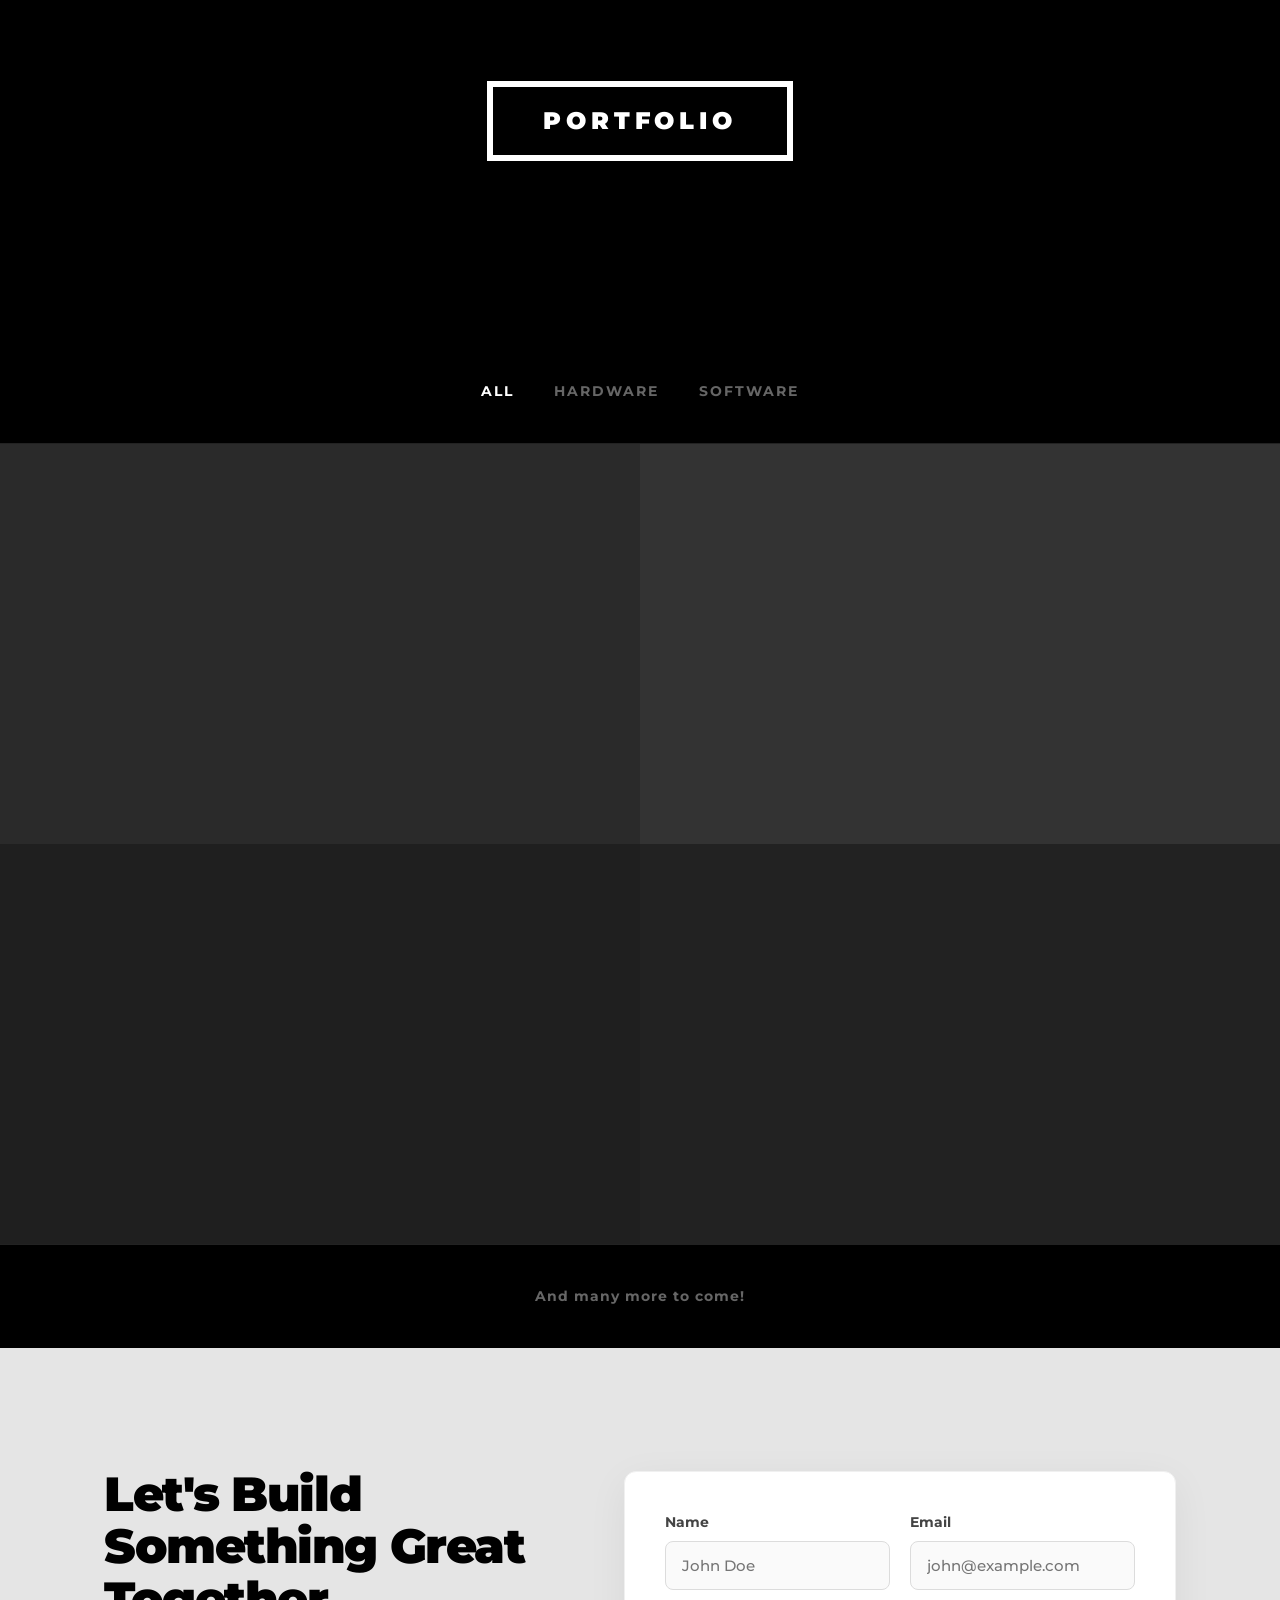
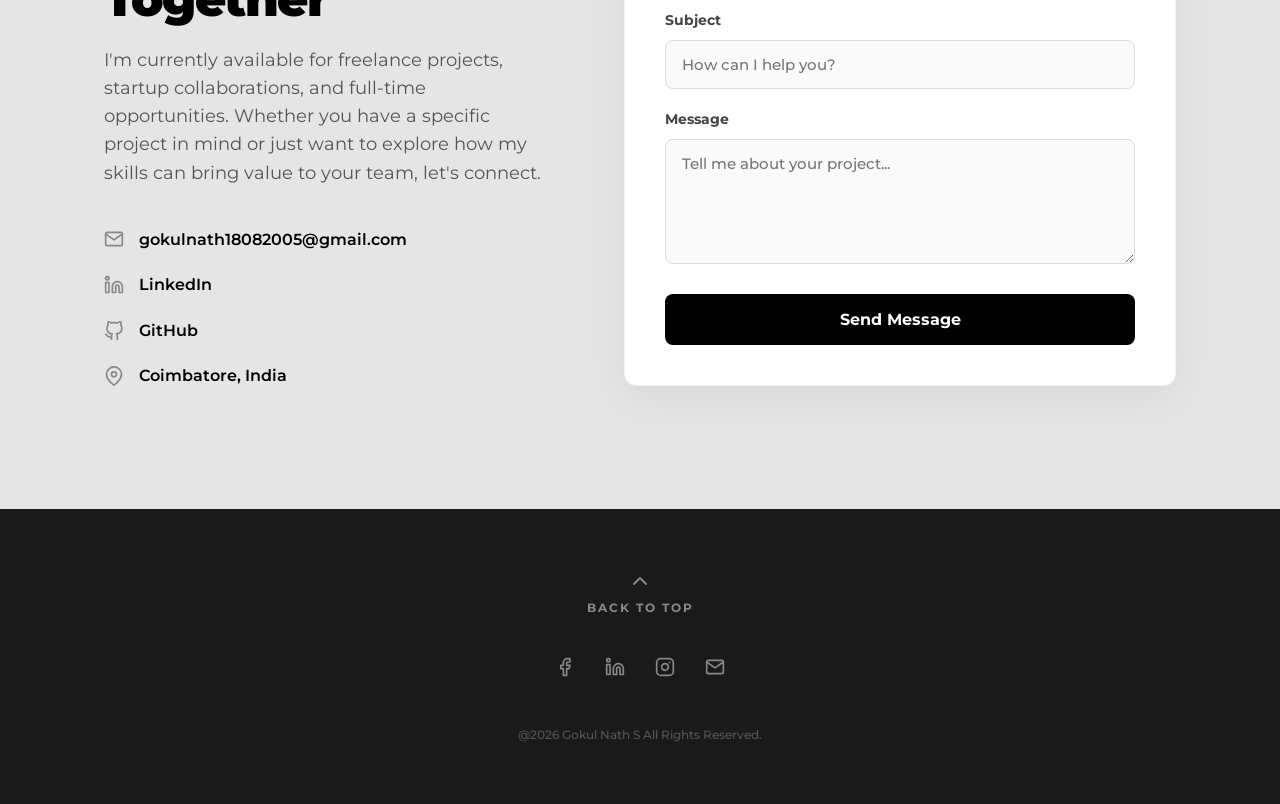
==== commit f6ff6cf4: "Fix broken image paths for Vercel deployment" ====
--- a/portfolio/index.html
+++ b/portfolio/index.html
@@ -58,7 +58,7 @@
         <div class="hero-content">
             <div class="hero-left">
                 <div class="logo-area hero-anim logo-target">
-                    <img src="../image (8).png" alt="Logo" class="logo-icon-img" id="hero-logo-img">
+                    <img src="assets/logo.png" alt="Logo" class="logo-icon-img" id="hero-logo-img">
                 </div>
                 
                 <div class="hero-text-content">
@@ -82,7 +82,7 @@
             
             <div class="hero-right">
                 <div class="portrait-container hero-anim portrait-target">
-                    <img src="../file_000000005c1c72068503d05d1e66e6df.png" alt="Gokul Nath S" class="portrait-img">
+                    <img src="assets/portrait.png" alt="Gokul Nath S" class="portrait-img">
                 </div>
             </div>
         </div>
